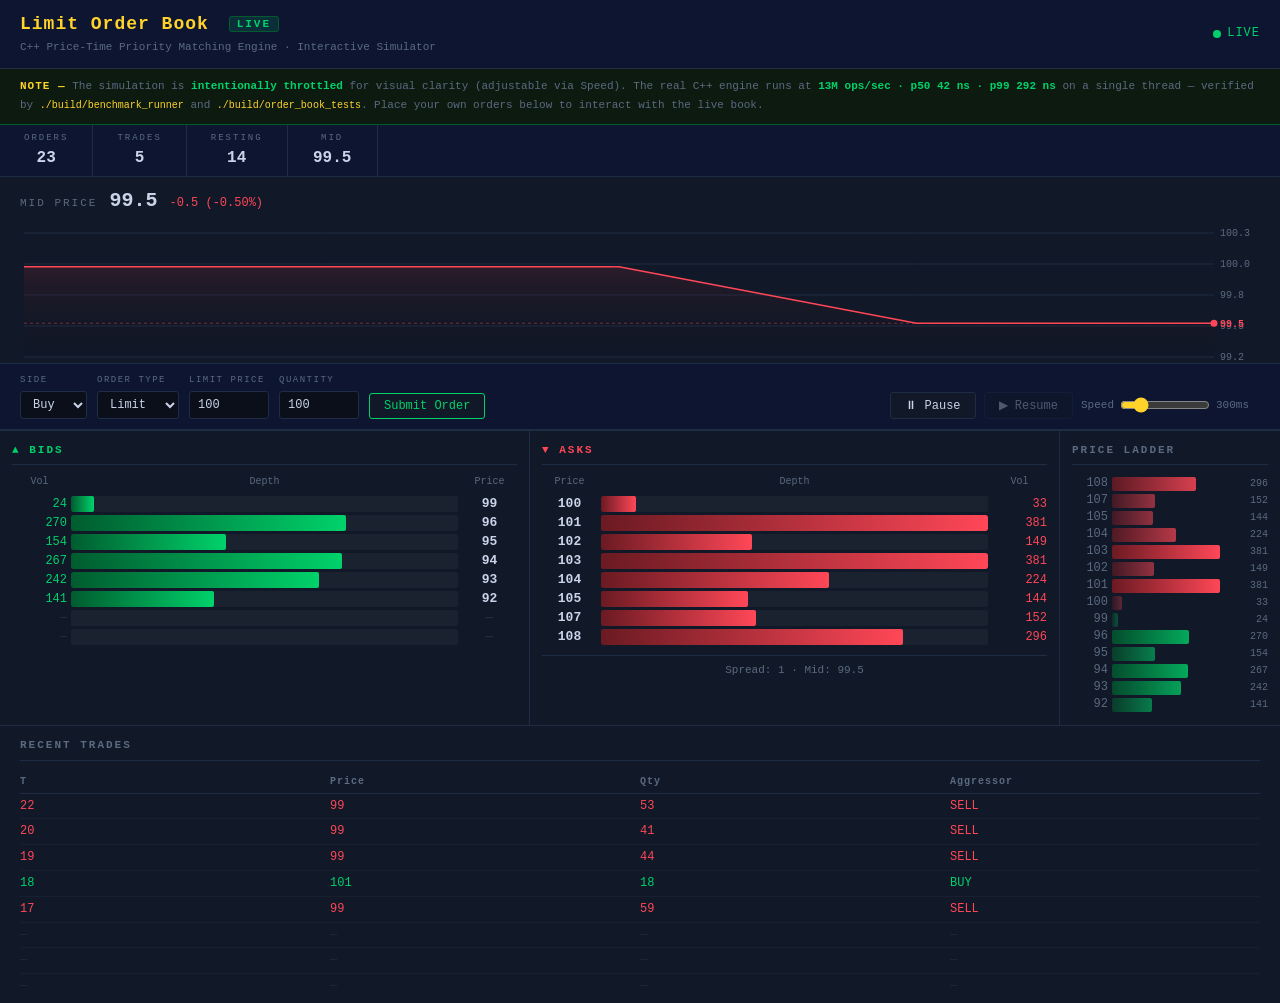
==== matching_engine/web/index.html @ e8974598 "Upload Limit Order Book Simulator to GH Pages" ====
<!DOCTYPE html>
<html lang="en">
<head>
  <meta charset="UTF-8">
  <meta name="viewport" content="width=device-width, initial-scale=1.0">
  <title>Limit Order Book Simulator</title>
  <link rel="stylesheet" href="style.css">
</head>
<body>

  <!-- ── Header ──────────────────────────────────────────────────────────── -->
  <header>
    <div class="header-left">
      <h1>Limit Order Book <span class="sim-badge">LIVE</span></h1>
      <span class="subtitle">C++ Price-Time Priority Matching Engine · Interactive Simulator</span>
    </div>
    <div class="header-right">
      <span class="live-dot-wrap"><span class="live-dot"></span> LIVE</span>
    </div>
  </header>

  <!-- ── Live explanation banner ─────────────────────────────────────────── -->
  <div class="live-banner">
    <span class="live-banner-note">NOTE —</span>
    The simulation is <strong>intentionally throttled</strong> for visual clarity (adjustable via Speed).
    The real C++ engine runs at <strong>13M ops/sec · p50 42 ns · p99 292 ns</strong> on a single thread —
    verified by <code>./build/benchmark_runner</code> and <code>./build/order_book_tests</code>.
    Place your own orders below to interact with the live book.
  </div>

  <!-- ── Stats row ───────────────────────────────────────────────────────── -->
  <div class="stats-bar">
    <div class="stat"><span class="stat-label">ORDERS</span><span id="stat-orders" class="stat-val">0</span></div>
    <div class="stat"><span class="stat-label">TRADES</span><span id="stat-trades" class="stat-val">0</span></div>
    <div class="stat"><span class="stat-label">RESTING</span><span id="stat-resting" class="stat-val">0</span></div>
    <div class="stat"><span class="stat-label">MID</span><span id="stat-mid" class="stat-val">—</span></div>
  </div>

  <!-- ── Price chart ─────────────────────────────────────────────────────── -->
  <div class="chart-panel">
    <div class="chart-header">
      <span class="panel-title" style="margin:0;border:none;padding:0">MID PRICE</span>
      <span id="chart-cur-price" class="chart-cur-price">—</span>
      <span id="chart-change"    class="chart-change"></span>
    </div>
    <div class="chart-wrap">
      <canvas id="price-chart"></canvas>
    </div>
  </div>

  <!-- ── Order entry + sim controls ─────────────────────────────────────── -->
  <div class="controls-bar">

    <form id="user-order-form" class="order-form">
      <div class="field-group">
        <label class="field-label" for="u-side">Side</label>
        <select id="u-side">
          <option value="buy">Buy</option>
          <option value="sell">Sell</option>
        </select>
      </div>
      <div class="field-group">
        <label class="field-label" for="u-type">Order Type</label>
        <select id="u-type">
          <option value="limit">Limit</option>
          <option value="market">Market</option>
        </select>
      </div>
      <div class="field-group" id="price-field">
        <label class="field-label" for="u-price">Limit Price</label>
        <input id="u-price" type="number" min="1" step="1" value="100">
      </div>
      <div class="field-group">
        <label class="field-label" for="u-qty">Quantity</label>
        <input id="u-qty" type="number" min="1" step="1" value="100">
      </div>
      <button id="u-submit" type="submit" class="btn btn-primary btn-submit">Submit Order</button>
      <span id="form-error" class="form-error" style="display:none"></span>
    </form>

    <div class="sim-controls">
      <button id="btn-pause"  class="btn">⏸ Pause</button>
      <button id="btn-resume" class="btn" disabled>▶ Resume</button>
      <div class="speed-control">
        <label for="speed">Speed</label>
        <input id="speed" type="range" min="50" max="1500" step="50" value="300">
        <span id="speed-val">300ms</span>
      </div>
    </div>

  </div>

  <!-- ── My Orders panel ────────────────────────────────────────────────── -->
  <div id="user-orders-panel" class="user-orders-panel" style="display:none">
    <span class="uo-panel-label">MY ORDERS</span>
    <div id="user-orders-list" class="user-orders-list"></div>
  </div>

  <!-- ── Main grid ───────────────────────────────────────────────────────── -->
  <div class="main-grid">

    <!-- Bids panel -->
    <section class="panel" id="bids-panel">
      <h2 class="panel-title bid-title">▲ BIDS</h2>
      <div class="book-header">
        <span>Vol</span><span>Depth</span><span>Price</span>
      </div>
      <div id="bids-rows" class="book-rows"></div>
    </section>

    <!-- Asks panel -->
    <section class="panel" id="asks-panel">
      <h2 class="panel-title ask-title">▼ ASKS</h2>
      <div class="book-header ask-header">
        <span>Price</span><span>Depth</span><span>Vol</span>
      </div>
      <div id="asks-rows" class="book-rows"></div>
      <div id="spread-info" class="spread-info"></div>
    </section>

    <!-- Price ladder heatmap -->
    <section class="panel" id="heatmap-panel">
      <h2 class="panel-title">PRICE LADDER</h2>
      <div id="heatmap-rows" class="heatmap-rows"></div>
    </section>

  </div>

  <!-- ── Trade ticker ────────────────────────────────────────────────────── -->
  <section class="trades-panel">
    <h2 class="panel-title">RECENT TRADES</h2>
    <div class="trades-scroll">
      <table class="trades-table">
        <thead>
          <tr><th>T</th><th>Price</th><th>Qty</th><th>Aggressor</th></tr>
        </thead>
        <tbody id="trades-body"></tbody>
      </table>
    </div>
  </section>

  <script src="script.js"></script>
</body>
</html>
---- matching_engine/web/style.css ----
/* style.css — dark trading terminal theme */

*, *::before, *::after { box-sizing: border-box; margin: 0; padding: 0; }

:root {
  --bg:        #0b0f1a;
  --bg-panel:  #111827;
  --bg-header: #0d1530;
  --border:    #1e2d45;
  --text:      #c9d4e8;
  --text-dim:  #5a6a80;
  --green:     #00d26a;
  --green-dim: #005c2f;
  --red:       #ff4757;
  --red-dim:   #6b1a22;
  --yellow:    #ffd32a;
  --font:      'Courier New', 'Consolas', monospace;
}

body {
  background: var(--bg);
  color:      var(--text);
  font-family: var(--font);
  font-size:  13px;
  line-height: 1.4;
  min-height: 100vh;
}

/* ── Header ──────────────────────────────────────────────────────────────── */

header {
  display: flex;
  justify-content: space-between;
  align-items: center;
  padding: 12px 20px;
  background: var(--bg-header);
  border-bottom: 1px solid var(--border);
}

header h1 {
  font-size: 18px;
  font-weight: bold;
  color: var(--yellow);
  letter-spacing: 1px;
}

.sim-badge {
  font-size: 11px;
  background: #00d26a22;
  color: var(--green);
  border: 1px solid var(--green-dim);
  padding: 1px 7px;
  border-radius: 3px;
  letter-spacing: 2px;
  vertical-align: middle;
  margin-left: 8px;
}

.subtitle {
  color: var(--text-dim);
  font-size: 11px;
  margin-top: 3px;
  display: block;
}

.live-dot-wrap {
  font-size: 12px;
  color: var(--green);
  display: flex;
  align-items: center;
  gap: 6px;
  letter-spacing: 1px;
}

.live-dot {
  display: inline-block;
  width: 8px;
  height: 8px;
  border-radius: 50%;
  background: var(--green);
  animation: pulse 1.4s ease-in-out infinite;
}

@keyframes pulse {
  0%, 100% { opacity: 1; box-shadow: 0 0 0 0 rgba(0, 210, 106, 0.5); }
  50%       { opacity: 0.8; box-shadow: 0 0 0 5px rgba(0, 210, 106, 0); }
}

/* ── Live banner ─────────────────────────────────────────────────────────── */

.live-banner {
  padding: 8px 20px;
  font-size: 11px;
  color: var(--text-dim);
  background: #0d1a10;
  border-bottom: 1px solid var(--green-dim);
  line-height: 1.8;
}

.live-banner strong { color: var(--green); font-weight: bold; }
.live-banner code   { color: var(--yellow); font-size: 10px; }
.live-banner-note   { color: var(--yellow); font-weight: bold; letter-spacing: 1px; }

/* ── Stats bar ───────────────────────────────────────────────────────────── */

.stats-bar {
  display: flex;
  background: var(--bg-header);
  border-bottom: 1px solid var(--border);
}

.stat {
  display: flex;
  flex-direction: column;
  align-items: center;
  padding: 7px 24px;
  border-right: 1px solid var(--border);
  min-width: 90px;
}

.stat-label {
  font-size: 9px;
  letter-spacing: 2px;
  color: var(--text-dim);
  margin-bottom: 2px;
}

.stat-val {
  font-size: 16px;
  font-weight: bold;
  color: var(--text);
}

/* ── Price chart ─────────────────────────────────────────────────────────── */

.chart-panel {
  background: var(--bg-panel);
  border-bottom: 1px solid var(--border);
  padding: 10px 20px 0;
}

.chart-header {
  display: flex;
  align-items: baseline;
  gap: 12px;
  margin-bottom: 8px;
}

.chart-cur-price {
  font-size: 20px;
  font-weight: bold;
  color: var(--text);
}

.chart-change {
  font-size: 12px;
}

.ch-up   { color: var(--green); }
.ch-down { color: var(--red); }

.chart-wrap {
  position: relative;
  width: 100%;
  height: 140px;
  overflow: hidden;
}

#price-chart {
  display: block;
}

/* ── Controls bar ────────────────────────────────────────────────────────── */

.controls-bar {
  display: flex;
  align-items: flex-end;
  gap: 20px;
  padding: 10px 20px;
  background: var(--bg-header);
  border-bottom: 1px solid var(--border);
  flex-wrap: wrap;
}

.order-form {
  display: flex;
  align-items: flex-end;
  gap: 10px;
  flex-wrap: wrap;
}

/* Labeled field group */
.field-group {
  display: flex;
  flex-direction: column;
  gap: 4px;
}

.field-label {
  font-size: 9px;
  letter-spacing: 1.5px;
  color: var(--text-dim);
  text-transform: uppercase;
}

.order-form select,
.order-form input[type=number] {
  padding: 5px 8px;
  font-family: var(--font);
  font-size: 12px;
  background: var(--bg);
  color: var(--text);
  border: 1px solid var(--border);
  border-radius: 3px;
  outline: none;
  height: 28px;
}

.order-form select:focus,
.order-form input:focus {
  border-color: var(--yellow);
}

.order-form input[type=number] { width: 80px; }

.btn-submit { align-self: flex-end; }

.form-error {
  font-size: 11px;
  color: var(--red);
  align-self: flex-end;
  padding-bottom: 6px;
}

.sim-controls {
  display: flex;
  align-items: center;
  gap: 8px;
  margin-left: auto;
  flex-wrap: wrap;
}

/* ── Buttons ─────────────────────────────────────────────────────────────── */

.btn {
  padding: 5px 14px;
  font-family: var(--font);
  font-size: 12px;
  background: var(--bg-panel);
  color: var(--text);
  border: 1px solid var(--border);
  cursor: pointer;
  border-radius: 3px;
  transition: background 0.1s, color 0.1s, border-color 0.1s;
  white-space: nowrap;
}

.btn:hover:not(:disabled) { background: #1e2d45; }
.btn:disabled { opacity: 0.35; cursor: default; }
.btn-primary  { border-color: var(--green); color: var(--green); }
.btn-primary:hover:not(:disabled) { background: var(--green-dim); }
.btn-placed   { border-color: var(--green) !important; color: var(--green) !important; }

.speed-control {
  display: flex;
  align-items: center;
  gap: 6px;
  color: var(--text-dim);
  font-size: 11px;
}
.speed-control input[type=range] { width: 90px; accent-color: var(--yellow); }
#speed-val { color: var(--text-dim); min-width: 44px; }

/* ── My Orders panel ─────────────────────────────────────────────────────── */

.user-orders-panel {
  background: #0d1020;
  border-bottom: 1px solid var(--border);
  padding: 8px 20px 10px;
}

.uo-panel-label {
  font-size: 9px;
  letter-spacing: 2px;
  color: var(--text-dim);
  display: block;
  margin-bottom: 8px;
}

.user-orders-list {
  display: flex;
  flex-direction: column;
  gap: 5px;
}

.uo-row {
  display: grid;
  grid-template-columns: 44px 48px 56px 44px 1fr 56px 80px 28px;
  align-items: center;
  gap: 8px;
  font-size: 12px;
}

.uo-side-badge {
  font-size: 11px;
  font-weight: bold;
  letter-spacing: 0.5px;
  text-align: center;
  padding: 2px 6px;
  border-radius: 2px;
}

.uo-buy  { color: var(--green); background: rgba(0,210,106,0.12); border: 1px solid var(--green-dim); }
.uo-sell { color: var(--red);   background: rgba(255,71,87,0.12);  border: 1px solid var(--red-dim); }

.uo-type        { font-size: 11px; color: var(--text-dim); }
.uo-price-label { font-size: 12px; color: var(--text);     font-weight: bold; }
.uo-qty-label   { font-size: 11px; color: var(--text-dim); }
.uo-fill-count  { font-size: 11px; color: var(--text-dim); text-align: right; }

.uo-bar-wrap {
  height: 8px;
  background: rgba(255,255,255,0.06);
  border-radius: 2px;
  overflow: hidden;
}

.uo-bar {
  height: 100%;
  border-radius: 2px;
  transition: width 0.3s ease;
}

/* Status badges */
.uo-status {
  font-size: 11px;
  font-weight: bold;
  letter-spacing: 0.5px;
}
.uo-status-open     { color: var(--yellow); }
.uo-status-partial  { color: #ffa040; }
.uo-status-filled   { color: var(--green); }
.uo-status-canceled { color: var(--text-dim); opacity: 0.5; }
.uo-status-rejected { color: var(--red); }

.btn-cancel-order {
  padding: 2px 6px;
  font-family: var(--font);
  font-size: 11px;
  background: transparent;
  color: var(--text-dim);
  border: 1px solid #2a3a50;
  cursor: pointer;
  border-radius: 2px;
  transition: color 0.1s, border-color 0.1s;
}
.btn-cancel-order:hover { color: var(--red); border-color: var(--red-dim); }

.uo-no-cancel { display: block; width: 30px; }

/* ── Main grid ───────────────────────────────────────────────────────────── */

.main-grid {
  display: grid;
  grid-template-columns: 1fr 1fr 220px;
  gap: 1px;
  background: var(--border);
  border-top: 1px solid var(--border);
}

.panel {
  background: var(--bg-panel);
  padding: 12px;
}

.panel-title {
  font-size: 11px;
  letter-spacing: 2px;
  color: var(--text-dim);
  margin-bottom: 10px;
  padding-bottom: 6px;
  border-bottom: 1px solid var(--border);
}

.bid-title { color: var(--green); }
.ask-title { color: var(--red); }

/* ── Order book rows — fixed height so panel never shifts ────────────────── */

.book-header {
  display: grid;
  grid-template-columns: 55px 1fr 55px;
  gap: 4px;
  font-size: 10px;
  color: var(--text-dim);
  margin-bottom: 6px;
  text-align: center;
}

/* Each row is exactly 19px (16px bar + 3px margin-bottom).
   8 rows = 152px. Fixed so the panel height never changes. */
.book-rows {
  height: 152px;
  overflow: hidden;
}

.level-row {
  display: grid;
  grid-template-columns: 55px 1fr 55px;
  gap: 4px;
  align-items: center;
  height: 16px;
  margin-bottom: 3px;
}

.level-empty .lv-vol,
.level-empty .lv-price {
  color: var(--text-dim);
  opacity: 0.25;
}

.lv-price {
  font-size: 13px;
  font-weight: bold;
  color: var(--text);
  text-align: center;
}

.lv-vol { font-size: 12px; text-align: right; }
.bid-text { color: var(--green); }
.ask-text { color: var(--red); }

.bar-wrap {
  height: 16px;
  background: rgba(255,255,255,0.04);
  border-radius: 2px;
  overflow: hidden;
}

.bar {
  height: 100%;
  border-radius: 2px;
  transition: width 0.15s ease;
}

.bid-bar { background: linear-gradient(to right, var(--green-dim), var(--green)); }
.ask-bar { background: linear-gradient(to right, var(--red-dim),   var(--red)); }

/* Fixed height: font-size 11px + padding ~8px */
.spread-info {
  height: 28px;
  line-height: 28px;
  font-size: 11px;
  color: var(--text-dim);
  text-align: center;
  border-top: 1px solid var(--border);
  margin-top: 8px;
  overflow: hidden;
  white-space: nowrap;
}

/* ── Price ladder heatmap ────────────────────────────────────────────────── */

/* 14 rows × 17px (14px bar + 3px gap) = 238px. Fixed. */
.heatmap-rows {
  display: flex;
  flex-direction: column;
  gap: 3px;
  height: 238px;
  overflow: hidden;
}

.hm-row {
  display: grid;
  grid-template-columns: 36px 1fr 44px;
  align-items: center;
  gap: 4px;
  height: 14px;
}

.hm-row-empty { opacity: 0.2; }

.hm-price {
  font-size: 12px;
  color: var(--text-dim);
  text-align: right;
}

.hm-bar {
  height: 14px;
  border-radius: 2px;
  min-width: 3px;
  transition: width 0.15s ease, opacity 0.15s ease;
}

.hm-vol {
  font-size: 10px;
  color: var(--text-dim);
  text-align: right;
}

/* ── Trades ticker ───────────────────────────────────────────────────────── */

.trades-panel {
  background: var(--bg-panel);
  border-top: 1px solid var(--border);
  padding: 12px 20px;
}

/* 10 rows × ~22px = 220px. Fixed so panel height is stable. */
.trades-scroll {
  height: 220px;
  overflow: hidden;
}

.trades-table {
  width: 100%;
  border-collapse: collapse;
  font-size: 12px;
  table-layout: fixed;
}

.trades-table th {
  text-align: left;
  padding: 4px 10px 4px 0;
  color: var(--text-dim);
  font-size: 10px;
  letter-spacing: 1px;
  border-bottom: 1px solid var(--border);
}

.trades-table td {
  padding: 4px 10px 4px 0;
  border-bottom: 1px solid rgba(255,255,255,0.03);
  white-space: nowrap;
  overflow: hidden;
}

.trade-buy  td { color: var(--green); }
.trade-sell td { color: var(--red); }
.trade-empty td { color: var(--text-dim); opacity: 0.2; }

/* ── Responsive ──────────────────────────────────────────────────────────── */

@media (max-width: 720px) {
  .main-grid { grid-template-columns: 1fr 1fr; }
  #heatmap-panel { grid-column: 1 / -1; }
  .sim-controls { margin-left: 0; }
  .stats-bar { flex-wrap: wrap; }
}
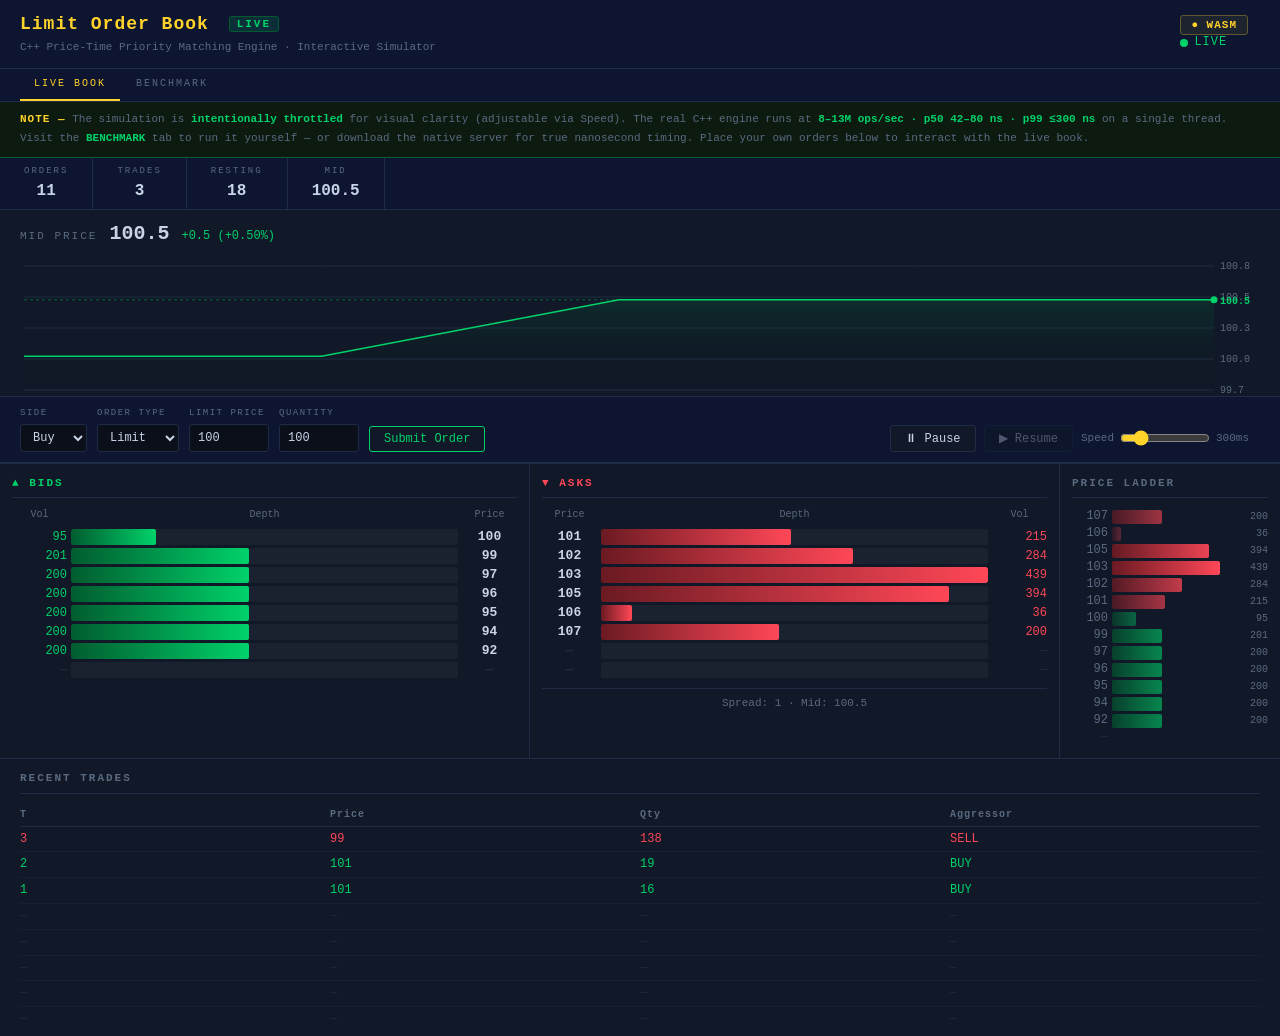
==== commit f40ae699: "Extract shared state, unify response builder, add HTTP input validation" ====
--- a/matching_engine/web/index.html
+++ b/matching_engine/web/index.html
@@ -15,16 +15,23 @@
       <span class="subtitle">C++ Price-Time Priority Matching Engine · Interactive Simulator</span>
     </div>
     <div class="header-right">
+      <span id="mode-badge" class="mode-badge mode-wasm">● WASM</span>
       <span class="live-dot-wrap"><span class="live-dot"></span> LIVE</span>
     </div>
   </header>
+
+  <!-- ── Tab navigation ──────────────────────────────────────────────────── -->
+  <nav class="tab-nav">
+    <a href="index.html"     class="tab-btn active">LIVE BOOK</a>
+    <a href="benchmark.html" class="tab-btn">BENCHMARK</a>
+  </nav>
 
   <!-- ── Live explanation banner ─────────────────────────────────────────── -->
   <div class="live-banner">
     <span class="live-banner-note">NOTE —</span>
     The simulation is <strong>intentionally throttled</strong> for visual clarity (adjustable via Speed).
-    The real C++ engine runs at <strong>13M ops/sec · p50 42 ns · p99 292 ns</strong> on a single thread —
-    verified by <code>./build/benchmark_runner</code> and <code>./build/order_book_tests</code>.
+    The real C++ engine runs at <strong>8–13M ops/sec · p50 42–80 ns · p99 ≤300 ns</strong> on a single thread.
+    Visit the <strong>BENCHMARK</strong> tab to run it yourself — or download the native server for true nanosecond timing.
     Place your own orders below to interact with the live book.
   </div>
 
@@ -139,6 +146,7 @@
     </div>
   </section>
 
+  <script src="engine.js" onerror="window._wasmLoadFailed=true"></script>
   <script src="script.js"></script>
 </body>
 </html>
--- a/matching_engine/web/style.css
+++ b/matching_engine/web/style.css
@@ -287,6 +287,9 @@
   margin-bottom: 8px;
 }
 
+.uo-col-header { font-size: 9px; letter-spacing: 1.5px; color: var(--text-dim); opacity: 0.5;
+  margin-bottom: 2px; padding-bottom: 4px; border-bottom: 1px solid #1e2d45; }
+
 .user-orders-list {
   display: flex;
   flex-direction: column;
@@ -295,7 +298,7 @@
 
 .uo-row {
   display: grid;
-  grid-template-columns: 44px 48px 56px 44px 1fr 56px 80px 28px;
+  grid-template-columns: 44px 48px 56px 44px 1fr 56px 60px 44px 80px 28px;
   align-items: center;
   gap: 8px;
   font-size: 12px;
@@ -357,6 +360,9 @@
 .btn-cancel-order:hover { color: var(--red); border-color: var(--red-dim); }
 
 .uo-no-cancel { display: block; width: 30px; }
+
+.uo-fill-time { font-size: 10px; color: var(--text-dim); text-align: right; white-space: nowrap; overflow: hidden; }
+.uo-slippage  { font-size: 10px; color: var(--text-dim); text-align: right; }
 
 /* ── Main grid ───────────────────────────────────────────────────────────── */
 
@@ -540,6 +546,53 @@
 .trade-sell td { color: var(--red); }
 .trade-empty td { color: var(--text-dim); opacity: 0.2; }
 
+/* ── Tab navigation ──────────────────────────────────────────────────────── */
+
+.tab-nav {
+  display: flex;
+  background: var(--bg-header);
+  border-bottom: 1px solid var(--border);
+  padding: 0 20px;
+  gap: 2px;
+}
+
+.tab-btn {
+  font-family: var(--font);
+  font-size: 10px;
+  letter-spacing: 2px;
+  color: var(--text-dim);
+  text-decoration: none;
+  padding: 8px 14px;
+  border-bottom: 2px solid transparent;
+  transition: color 0.1s, border-color 0.1s;
+}
+
+.tab-btn:hover  { color: var(--text); }
+.tab-btn.active { color: var(--yellow); border-bottom-color: var(--yellow); }
+
+/* ── Mode badge ──────────────────────────────────────────────────────────── */
+
+.mode-badge {
+  font-size: 11px;
+  font-weight: bold;
+  letter-spacing: 1px;
+  padding: 3px 10px;
+  border-radius: 3px;
+  margin-right: 12px;
+  border: 1px solid;
+}
+
+.mode-wasm   {
+  color: var(--yellow);
+  border-color: rgba(255,211,42,0.3);
+  background: rgba(255,211,42,0.07);
+}
+.mode-native {
+  color: var(--green);
+  border-color: var(--green-dim);
+  background: rgba(0,210,106,0.08);
+}
+
 /* ── Responsive ──────────────────────────────────────────────────────────── */
 
 @media (max-width: 720px) {
@@ -548,3 +601,154 @@
   .sim-controls { margin-left: 0; }
   .stats-bar { flex-wrap: wrap; }
 }
+
+/* ── Performance Benchmark panel ──────────────────────────────────────────── */
+
+.bench-panel {
+  background: var(--bg-panel);
+  border-top: 1px solid var(--border);
+  padding: 16px 20px 20px;
+}
+
+.bench-panel-title { color: var(--yellow); }
+
+.bench-subtitle {
+  font-size: 11px;
+  color: var(--text-dim);
+  margin-bottom: 14px;
+  line-height: 1.7;
+  max-width: 720px;
+}
+
+.bench-controls {
+  display: flex;
+  flex-wrap: wrap;
+  align-items: flex-end;
+  gap: 14px;
+  margin-bottom: 16px;
+}
+
+.bench-input-group {
+  display: flex;
+  flex-direction: column;
+  gap: 4px;
+  position: relative;
+}
+
+.bench-input {
+  padding: 5px 8px;
+  font-family: var(--font);
+  font-size: 12px;
+  background: var(--bg);
+  color: var(--text);
+  border: 1px solid var(--border);
+  border-radius: 3px;
+  outline: none;
+  height: 28px;
+  width: 110px;
+}
+.bench-input-sm { width: 72px; }
+.bench-input:focus { border-color: var(--yellow); }
+
+.bench-input-hint {
+  font-size: 9px;
+  color: var(--text-dim);
+  letter-spacing: 0.5px;
+  position: absolute;
+  bottom: -14px;
+  left: 0;
+  white-space: nowrap;
+}
+
+.bench-btn-group { justify-content: flex-end; gap: 6px; }
+.bench-run-btn { height: 28px; padding: 0 18px; letter-spacing: 1px; font-size: 11px; }
+
+.bench-error {
+  font-size: 11px;
+  color: var(--red);
+  display: block;
+  margin-top: 4px;
+  max-width: 300px;
+}
+
+.bench-results {
+  display: flex;
+  flex-wrap: wrap;
+  gap: 1px;
+  background: var(--border);
+  border: 1px solid var(--border);
+  border-radius: 3px;
+  overflow: hidden;
+  margin-bottom: 12px;
+}
+
+.bench-stat {
+  display: flex;
+  flex-direction: column;
+  align-items: center;
+  padding: 10px 24px 8px;
+  background: var(--bg-header);
+  flex: 1;
+  min-width: 100px;
+  gap: 2px;
+}
+
+.bench-stat-label { font-size: 9px; letter-spacing: 2px; color: var(--text-dim); }
+.bench-stat-value { font-size: 20px; font-weight: bold; color: var(--text); font-family: var(--font); }
+.bench-val-yellow { color: var(--yellow); }
+.bench-val-dim    { color: var(--text-dim); }
+.bench-stat-unit  { font-size: 10px; color: var(--text-dim); letter-spacing: 1px; }
+.bench-stat-cpp .bench-stat-value { color: var(--text-dim); }
+
+.bench-cpp-note {
+  font-size: 9px;
+  color: var(--text-dim);
+  opacity: 0.6;
+  letter-spacing: 0.5px;
+  margin-top: 2px;
+}
+
+.bench-footnote { font-size: 10px; color: var(--text-dim); line-height: 1.7; opacity: 0.7; }
+.bench-footnote code { color: var(--yellow); font-size: 10px; }
+
+.native-instructions { margin: 12px 0 20px; border: 1px solid #1e2d45; border-radius: 4px; }
+.native-instructions-toggle { padding: 8px 14px; cursor: pointer; font-size: .75rem;
+  letter-spacing: .08em; color: var(--yellow); list-style: none; }
+.native-instructions-toggle::marker, .native-instructions-toggle::-webkit-details-marker { display:none; }
+details[open] .native-instructions-toggle { color: var(--fg); }
+.native-instructions-body { padding: 10px 18px 14px; border-top: 1px solid #1e2d45; }
+.native-instructions-body ol { margin: 0 0 10px; padding-left: 20px; line-height: 1.7; }
+.native-instructions-body code { color: var(--yellow); }
+.native-instructions-note { margin: 0; font-size: .75rem; color: var(--dim); line-height: 1.6; }
+
+@media (max-width: 720px) {
+  .bench-stat { min-width: 80px; padding: 8px 12px; }
+  .bench-stat-value { font-size: 16px; }
+}
+
+/* ── Benchmark page-specific ─────────────────────────────────────────────── */
+
+.bench-page-panel {
+  max-width: 960px;
+  margin: 20px auto;
+}
+
+.bench-histogram-wrap {
+  margin-top: 20px;
+  background: var(--bg-header);
+  border: 1px solid var(--border);
+  border-radius: 3px;
+  padding: 12px 14px 8px;
+}
+
+.bench-hist-label {
+  font-size: 9px;
+  letter-spacing: 1.5px;
+  color: var(--text-dim);
+  margin-bottom: 8px;
+}
+
+.bench-histogram-canvas {
+  display: block;
+  width: 100%;
+}
